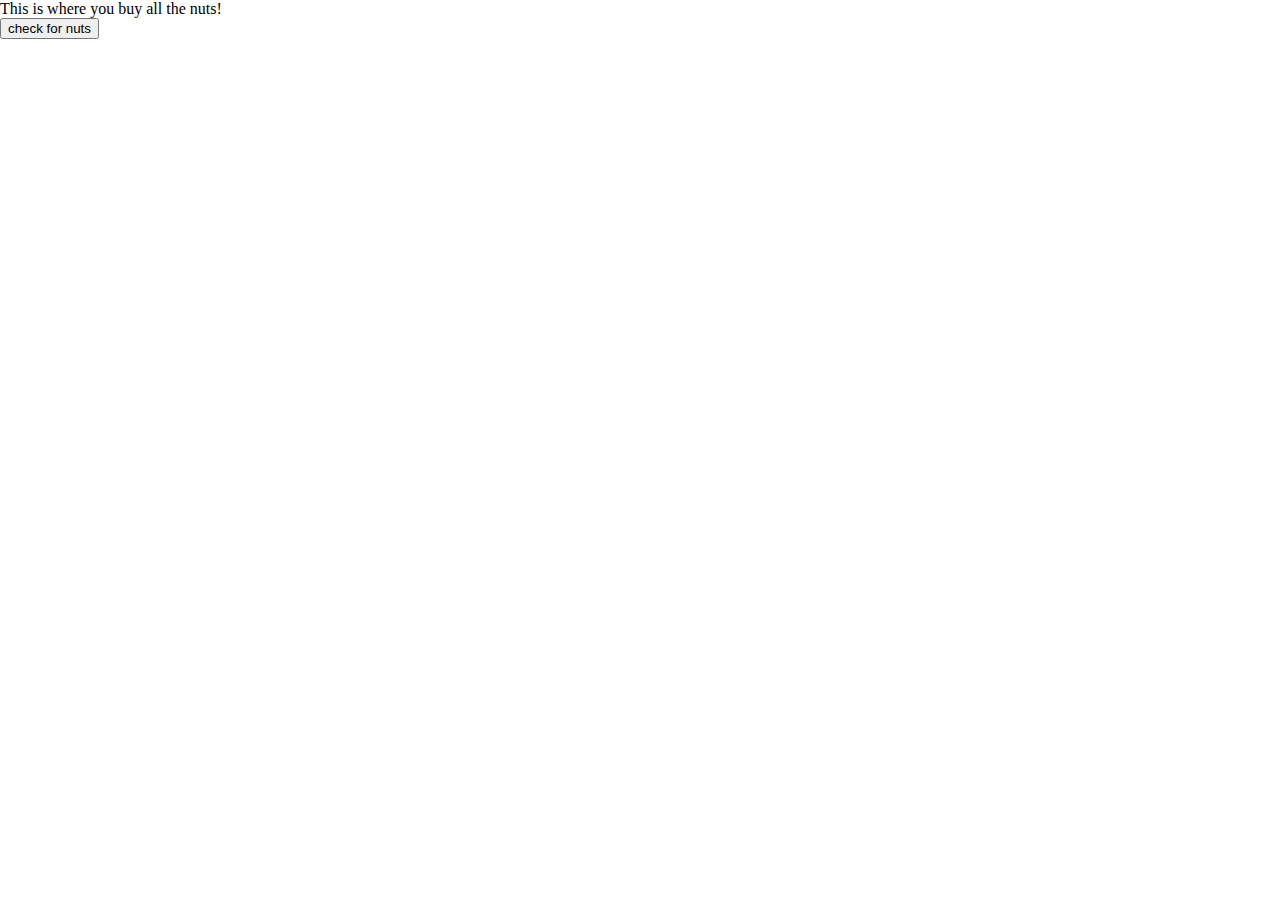
==== index.html @ ce01f214 "going to do my first push" ====
<!DOCTYPE html>
<html lang="en">
    
    <head>
        <meta charset="UTF-8">
        <meta name="viewport" content="width=device-width, initial-scale=1.0">
        <meta http-equiv="X-UA-Compatible" content="ie=edge">
        <link href="https://fonts.googleapis.com/css2?family=Titillium+Web:wght@300&display=swap" rel="stylesheet">
        <link rel="stylesheet" href="./styles/reset.css">
        <link rel="stylesheet" href="./styles/style.css">
        <link rel="stylesheet" href="./styles/home.css">
        <title>Getting nuts</title>
    </head>
    
    <body>
        
        
        <div>This is where you buy all the nuts!<div>
            <button id="render-button">check for nuts</button>
            

    <div id="list-of-nuts">
        
        <!-- <div class="nut-container">
            
            
            <h2>Almonds</h2>
            <img src="./assets/almonds.jpeg" alt="picture of an almond">
            
            <div class="text">
                <p class= "description"> Sunflower seeds have a mild, nutty flavor and a firm but tender texture.</p>
                <p class ="price">$10 per lbs.</p>
            </div>
            
            
        </div> -->
        
        
    </div>
    
    
    
    
    
    <script type="module" src="./app.js"></script>
</body>

</html>
---- styles/style.css ----
.list-of-nuts{
    display: grid;
    grid-template-columns: 3;
    grid-row: 3;
    display: inline-block;
}
img{
    width: 400px;
    height: 300px;
    border: black solid 4px;
    border-radius: 40px;
    margin: 10px;
}
.nut-container{
    border: solid black 4px;
    width: 500px;
    height: 500px;
    border-radius: 60px;
    display: flex;
    flex-direction: column;
    justify-content: center;
    background-color: rgb(190, 212, 149);

}
p.price{
    text-align: right;
    margin :10px;
    

} 
h2{
    padding: 20px;


}
.text{
display: flex;
justify-content: center;
}

.description{
   padding: 20px;
  

}
---- styles/home.css ----
/* add home page styles here */
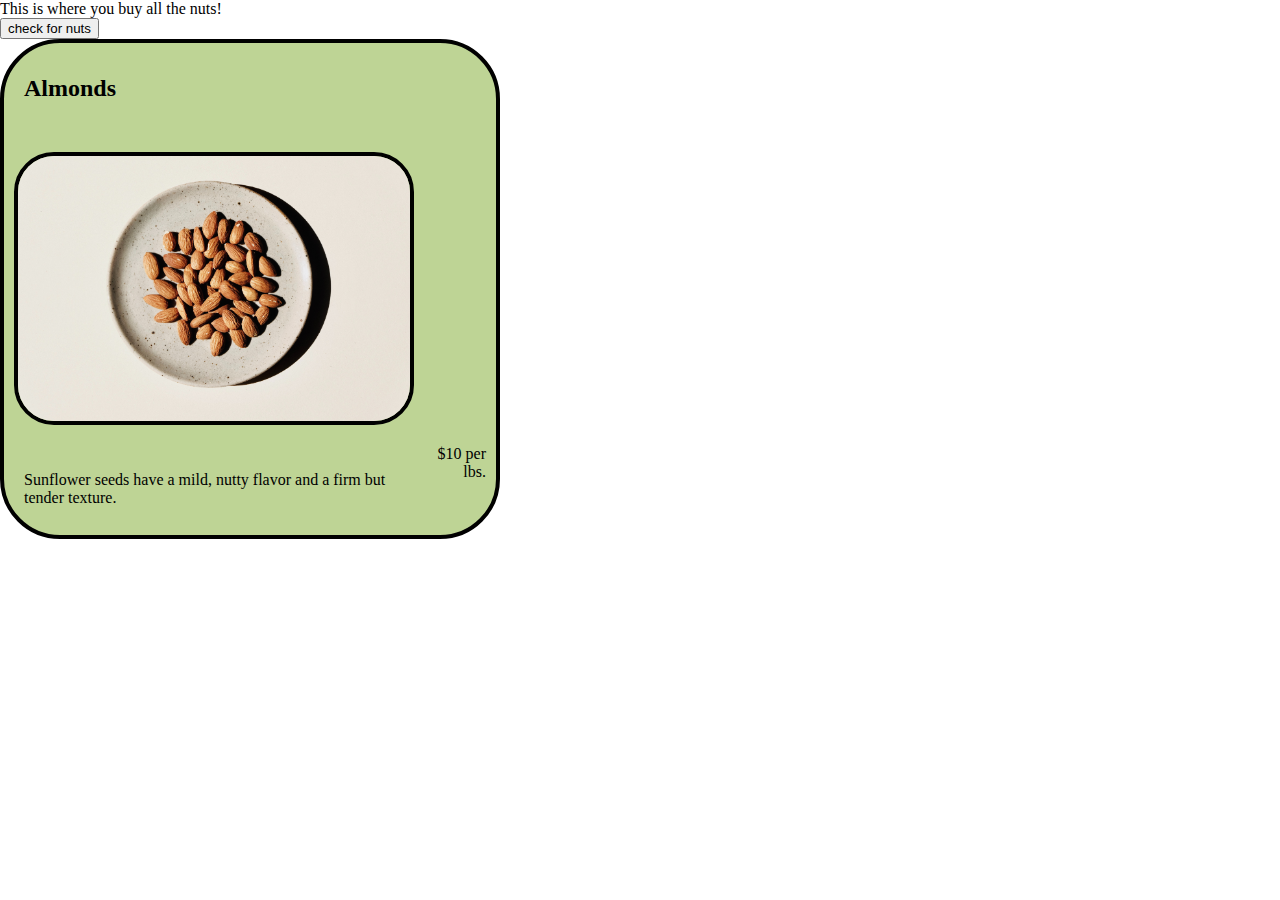
==== commit 01cd94e7: "added a buy button" ====
--- a/index.html
+++ b/index.html
@@ -13,36 +13,42 @@
     </head>
     
     <body>
-        
-        
-        <div>This is where you buy all the nuts!<div>
-            <button id="render-button">check for nuts</button>
-            
+        <main>
 
-    <div id="list-of-nuts">
-        
-        <!-- <div class="nut-container">
             
             
-            <h2>Almonds</h2>
-            <img src="./assets/almonds.jpeg" alt="picture of an almond">
-            
-            <div class="text">
-                <p class= "description"> Sunflower seeds have a mild, nutty flavor and a firm but tender texture.</p>
-                <p class ="price">$10 per lbs.</p>
-            </div>
-            
-            
-        </div> -->
-        
-        
-    </div>
-    
-    
-    
-    
-    
-    <script type="module" src="./app.js"></script>
-</body>
-
-</html>
+            <div>
+                This is where you buy all the nuts!
+            <div>
+                    
+                    <button id="render-button">
+                        check for nuts
+                    </button>
+                    
+                    
+                    <div id="list-of-nuts">
+                        
+                        <div class="nut-container">
+                            <h2>
+                                Almonds
+                            </h2>
+                            <img src="./assets/almonds.jpeg" alt="picture of an almond">
+                            
+                            <div class="text">
+                                <p class= "description"> Sunflower seeds have a mild, nutty flavor and a firm but tender texture.</p>
+                                <p class ="price">$10 per lbs.</p>
+                            </div>
+                        </div> 
+                        
+                    </div>
+                    
+                    
+                    
+        </main>
+                    
+                    
+                    <script type="module" src="./app.js"></script>
+                </body>
+                
+                </html>
+                --- a/styles/style.css
+++ b/styles/style.css
@@ -1,8 +1,11 @@
+main{
+    
+
+}
+
+
 .list-of-nuts{
-    display: grid;
-    grid-template-columns: 3;
-    grid-row: 3;
-    display: inline-block;
+    
 }
 img{
     width: 400px;
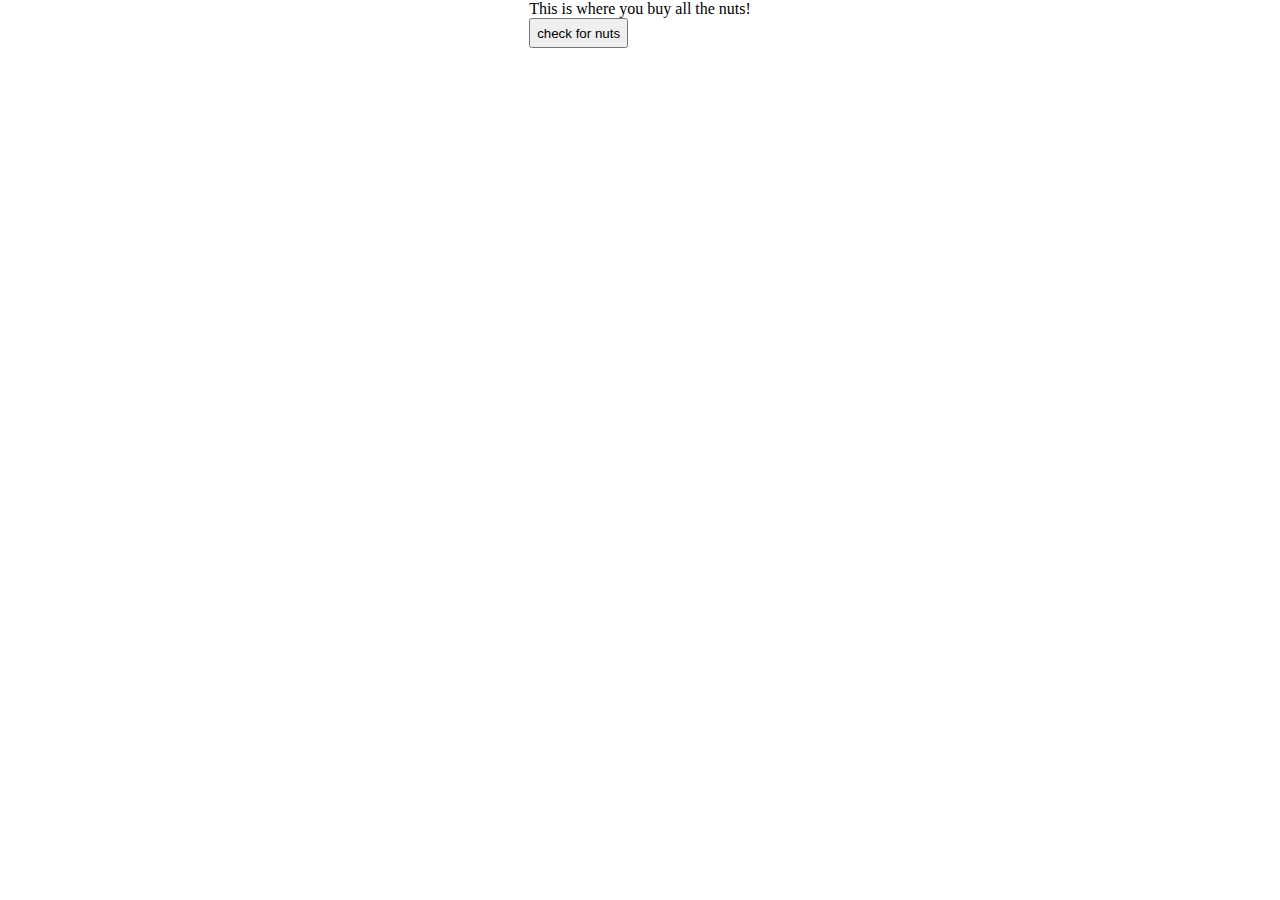
==== commit 94c71865: "testing out another commit, cause ithe page deplayes wierdly" ====
--- a/index.html
+++ b/index.html
@@ -28,7 +28,7 @@
                     
                     <div id="list-of-nuts">
                         
-                        <div class="nut-container">
+                        <!-- <div class="nut-container">
                             <h2>
                                 Almonds
                             </h2>
@@ -38,7 +38,7 @@
                                 <p class= "description"> Sunflower seeds have a mild, nutty flavor and a firm but tender texture.</p>
                                 <p class ="price">$10 per lbs.</p>
                             </div>
-                        </div> 
+                        </div>  -->
                         
                     </div>
                     
--- a/styles/style.css
+++ b/styles/style.css
@@ -1,11 +1,16 @@
 main{
-    
+    display: flex;
+    box-sizing: border-box;
+    justify-content: center;
+    align-content: center;
+    align-items: flex-start;
 
 }
 
 
 .list-of-nuts{
-    
+    display: flex;
+    flex-wrap: row;
 }
 img{
     width: 400px;
@@ -22,6 +27,7 @@
     display: flex;
     flex-direction: column;
     justify-content: center;
+    align-items: center;
     background-color: rgb(190, 212, 149);
 
 }
@@ -45,4 +51,7 @@
    padding: 20px;
   
 
+}
+button{
+    height: 30px;
 }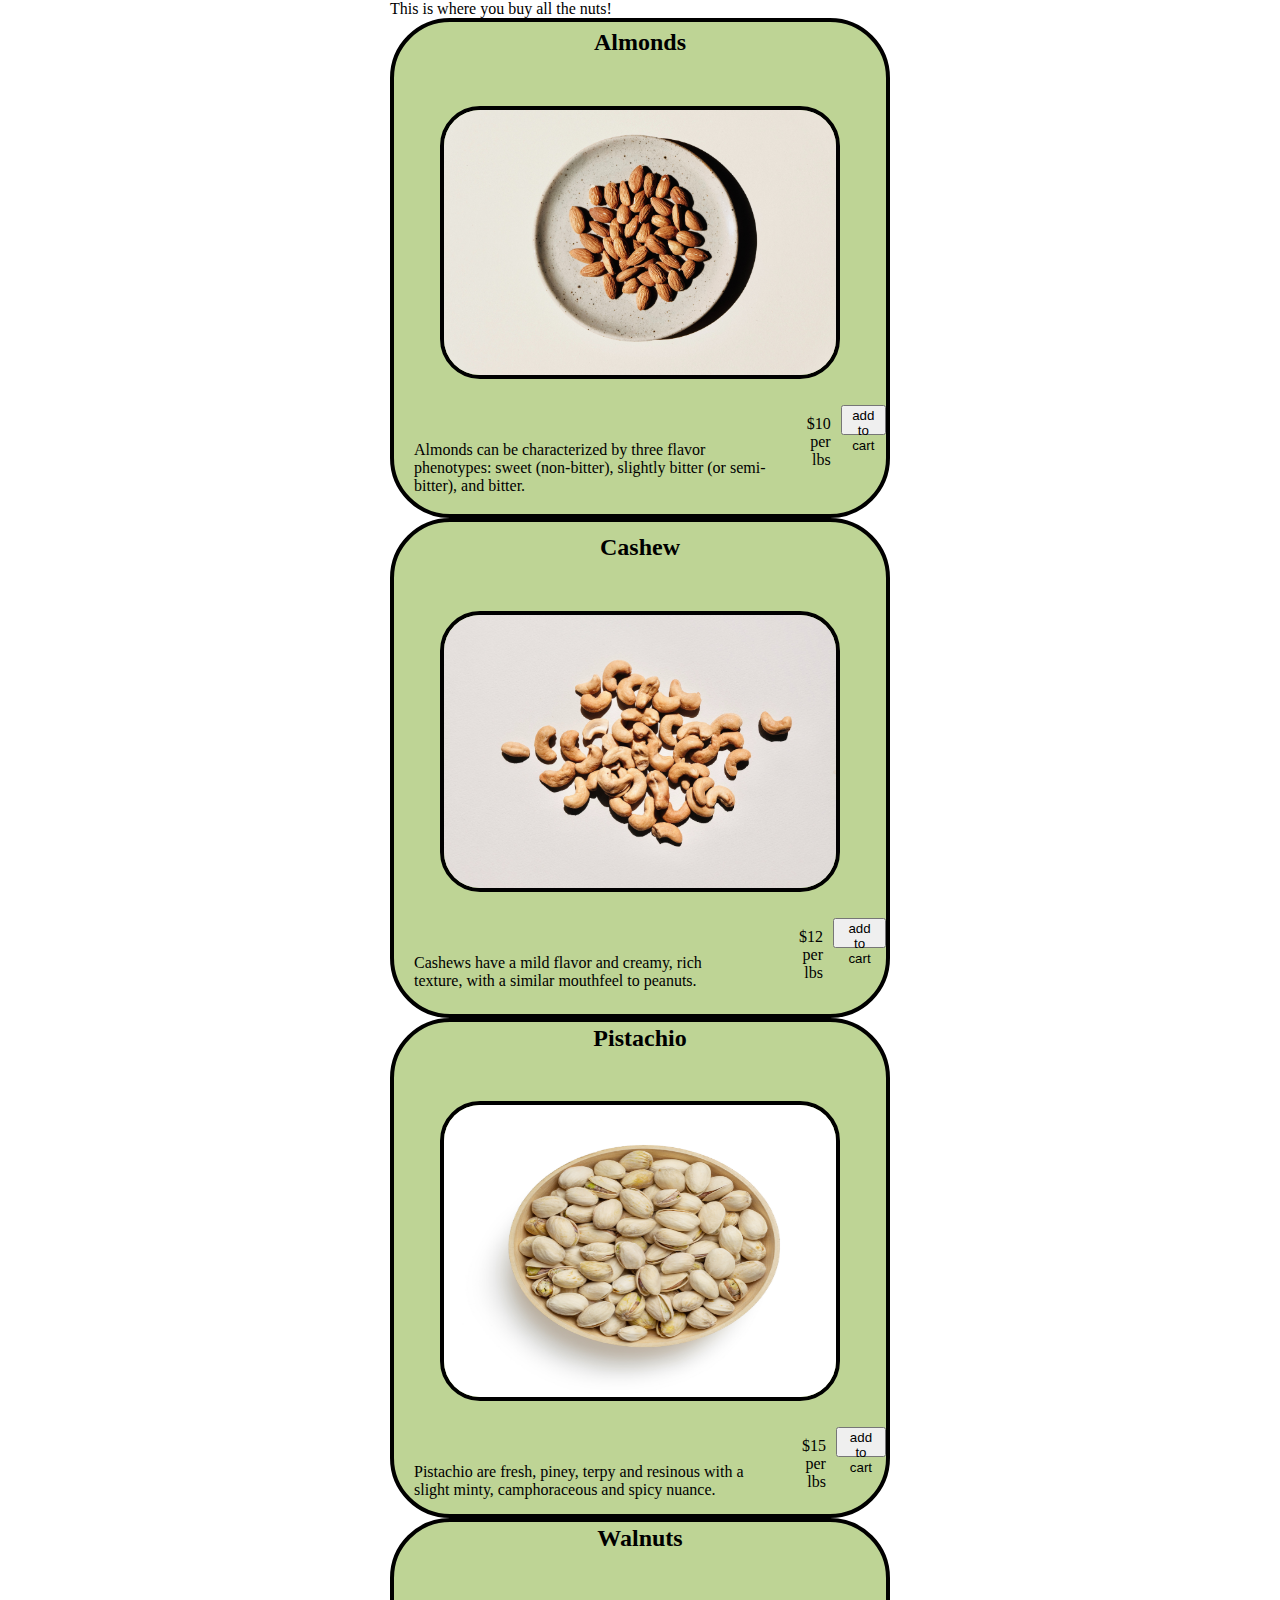
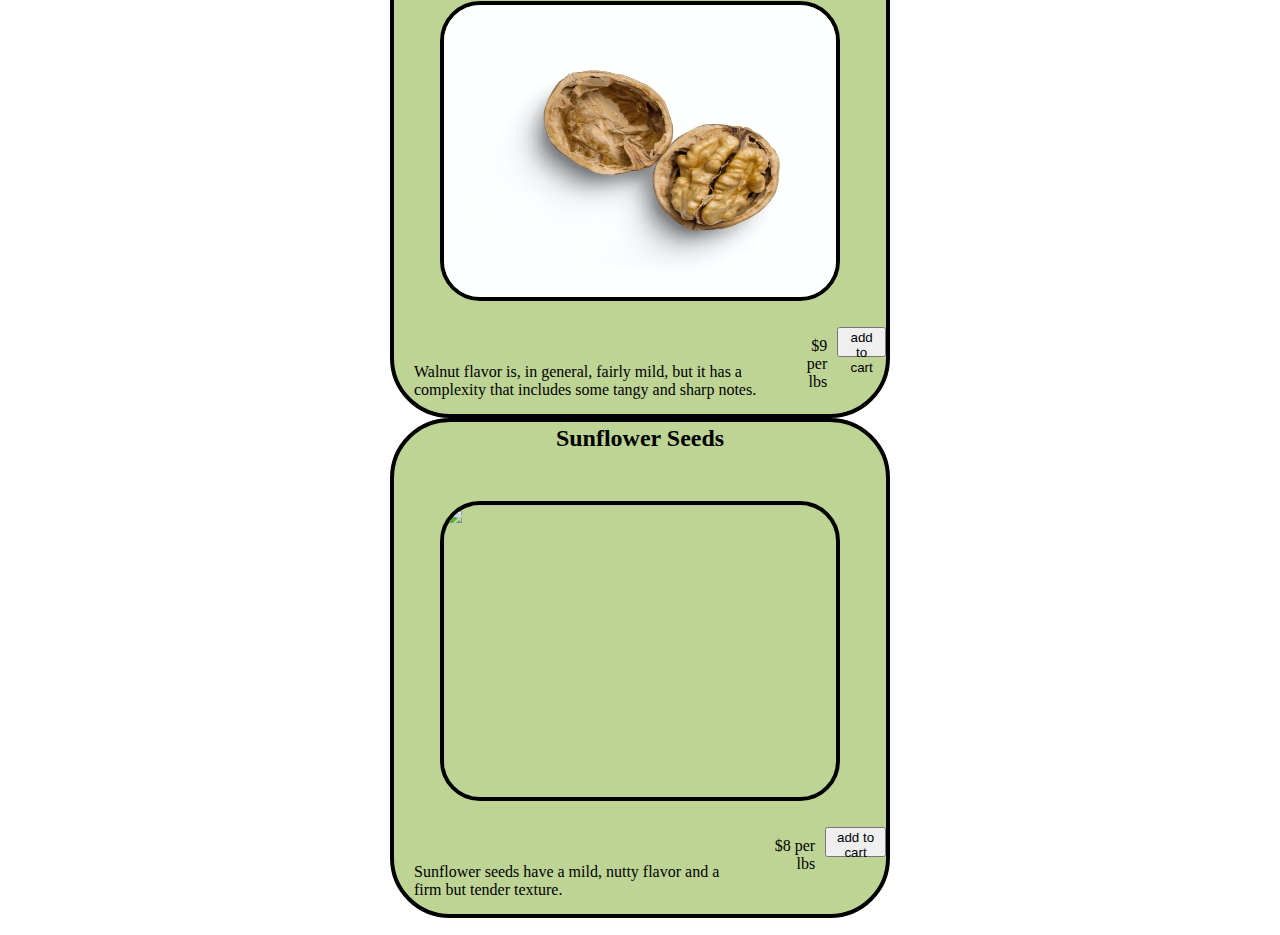
==== commit 2dc4b59f: "gotrid of button and added a data folder" ====
--- a/index.html
+++ b/index.html
@@ -21,9 +21,9 @@
                 This is where you buy all the nuts!
             <div>
                     
-                    <button id="render-button">
+                    <!-- <button id="render-button">
                         check for nuts
-                    </button>
+                    </button> -->
                     
                     
                     <div id="list-of-nuts">
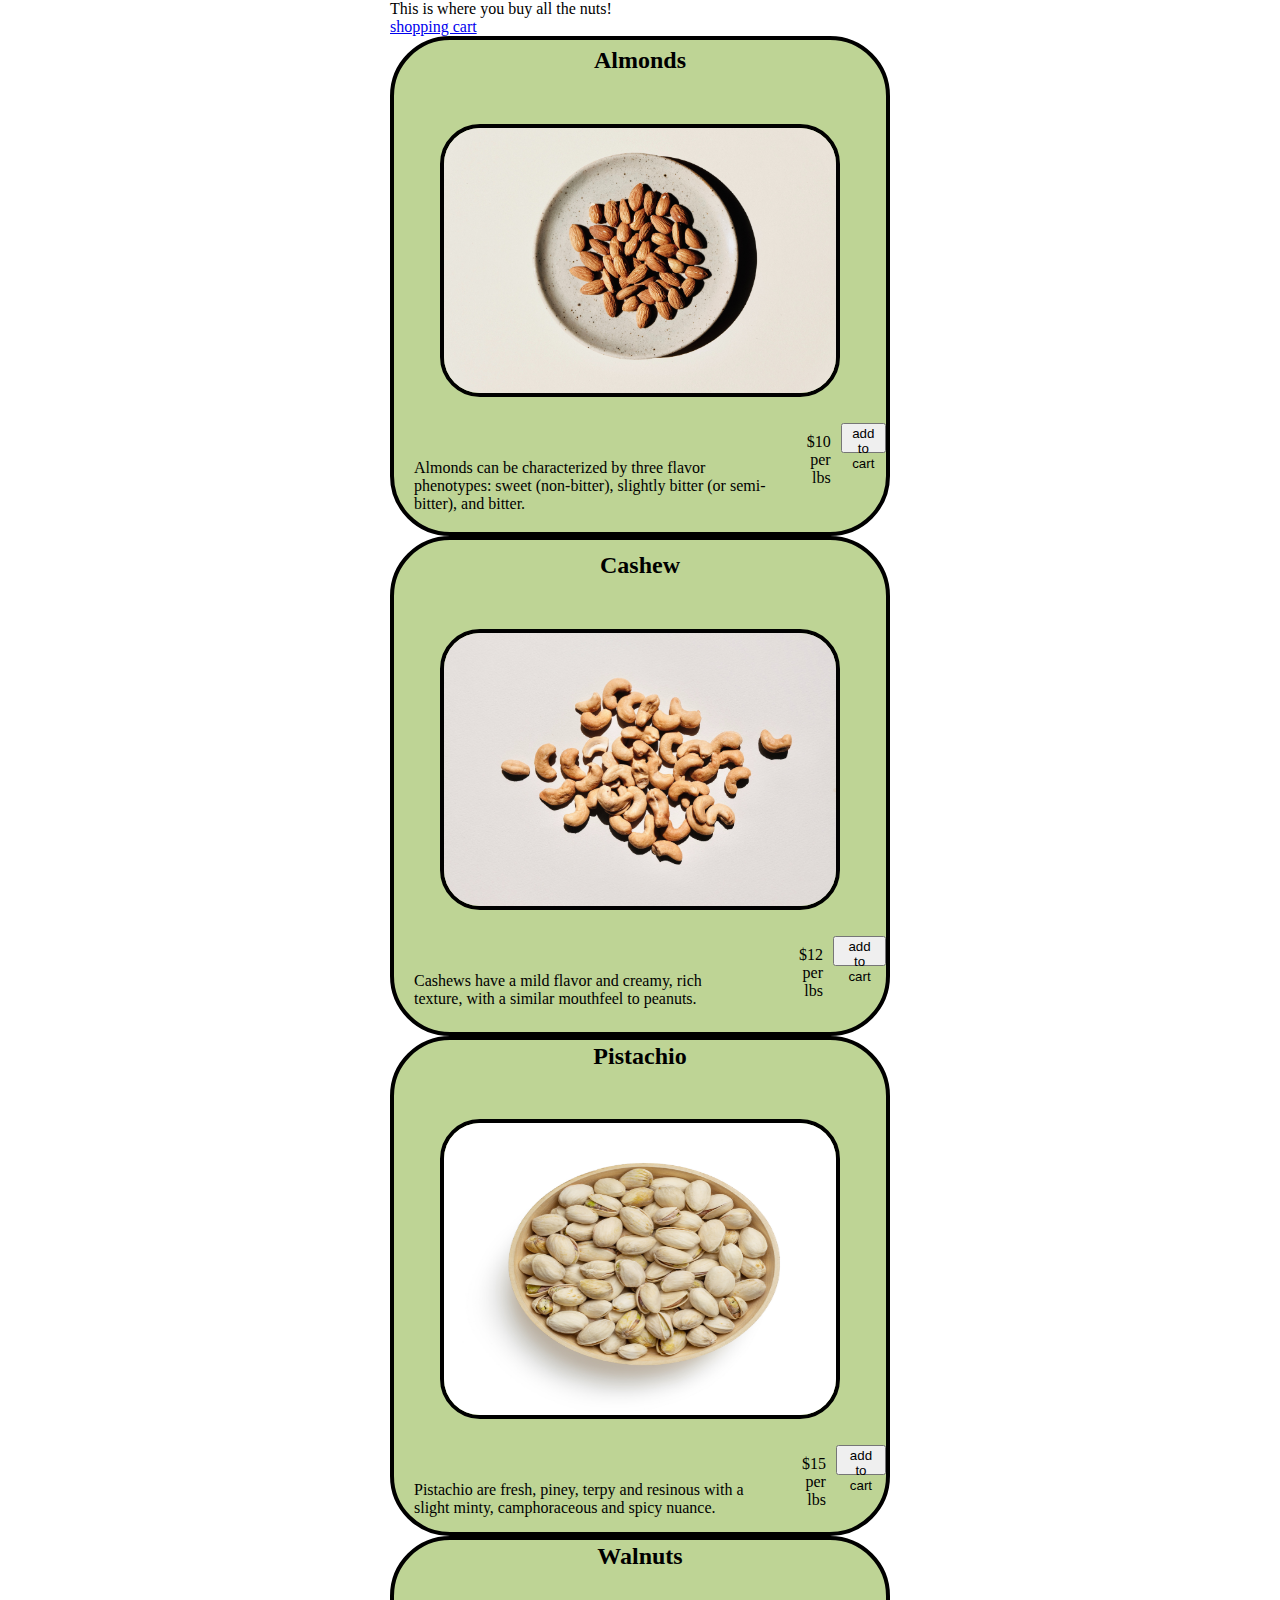
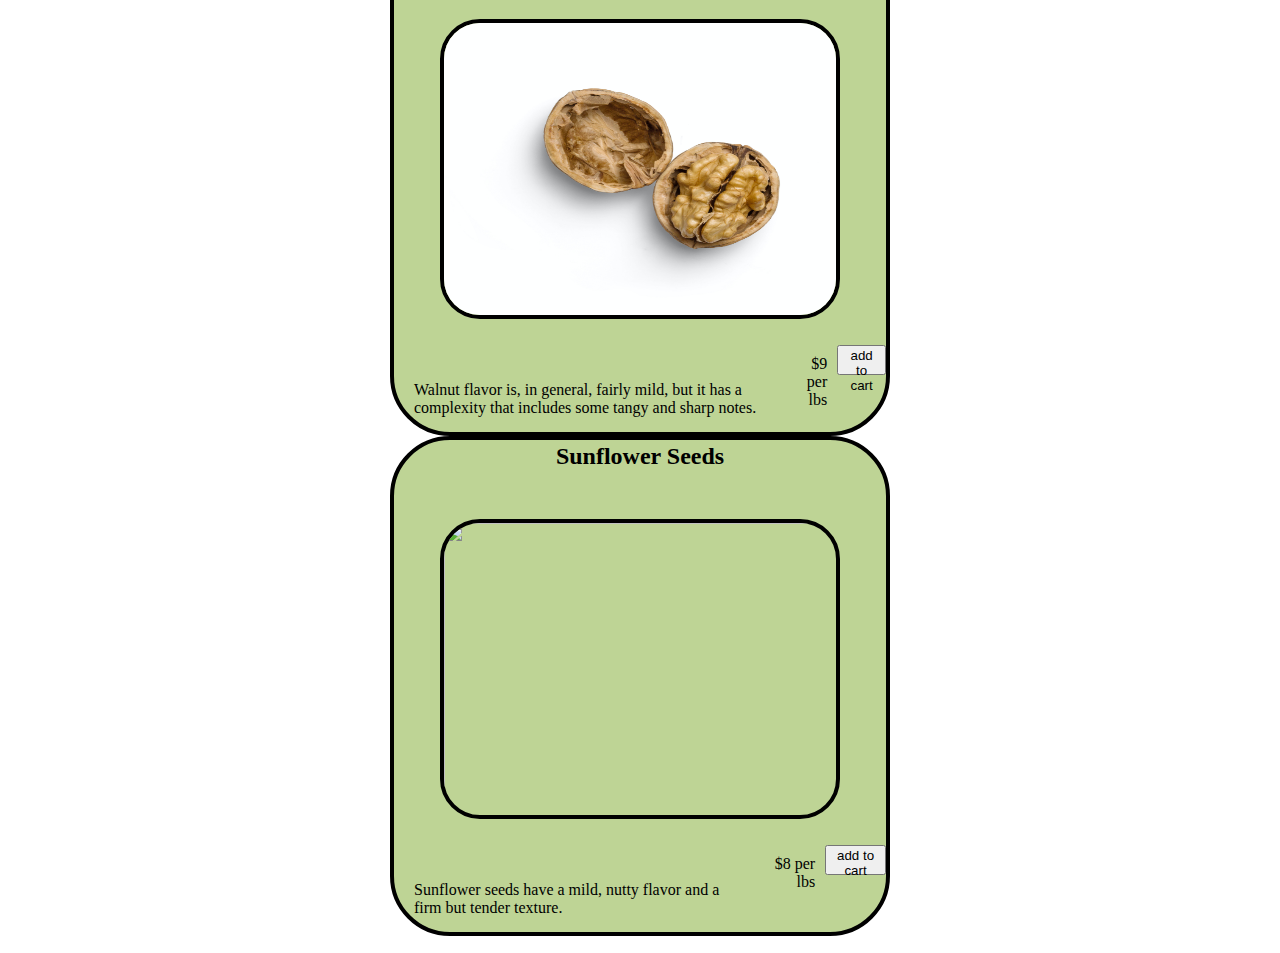
==== commit 8ea475de: "added a basic HTML page with href links to go between each page" ====
--- a/index.html
+++ b/index.html
@@ -20,6 +20,7 @@
             <div>
                 This is where you buy all the nuts!
             <div>
+                <a href="./cart/index.html">shopping cart</a>
                     
                     <!-- <button id="render-button">
                         check for nuts
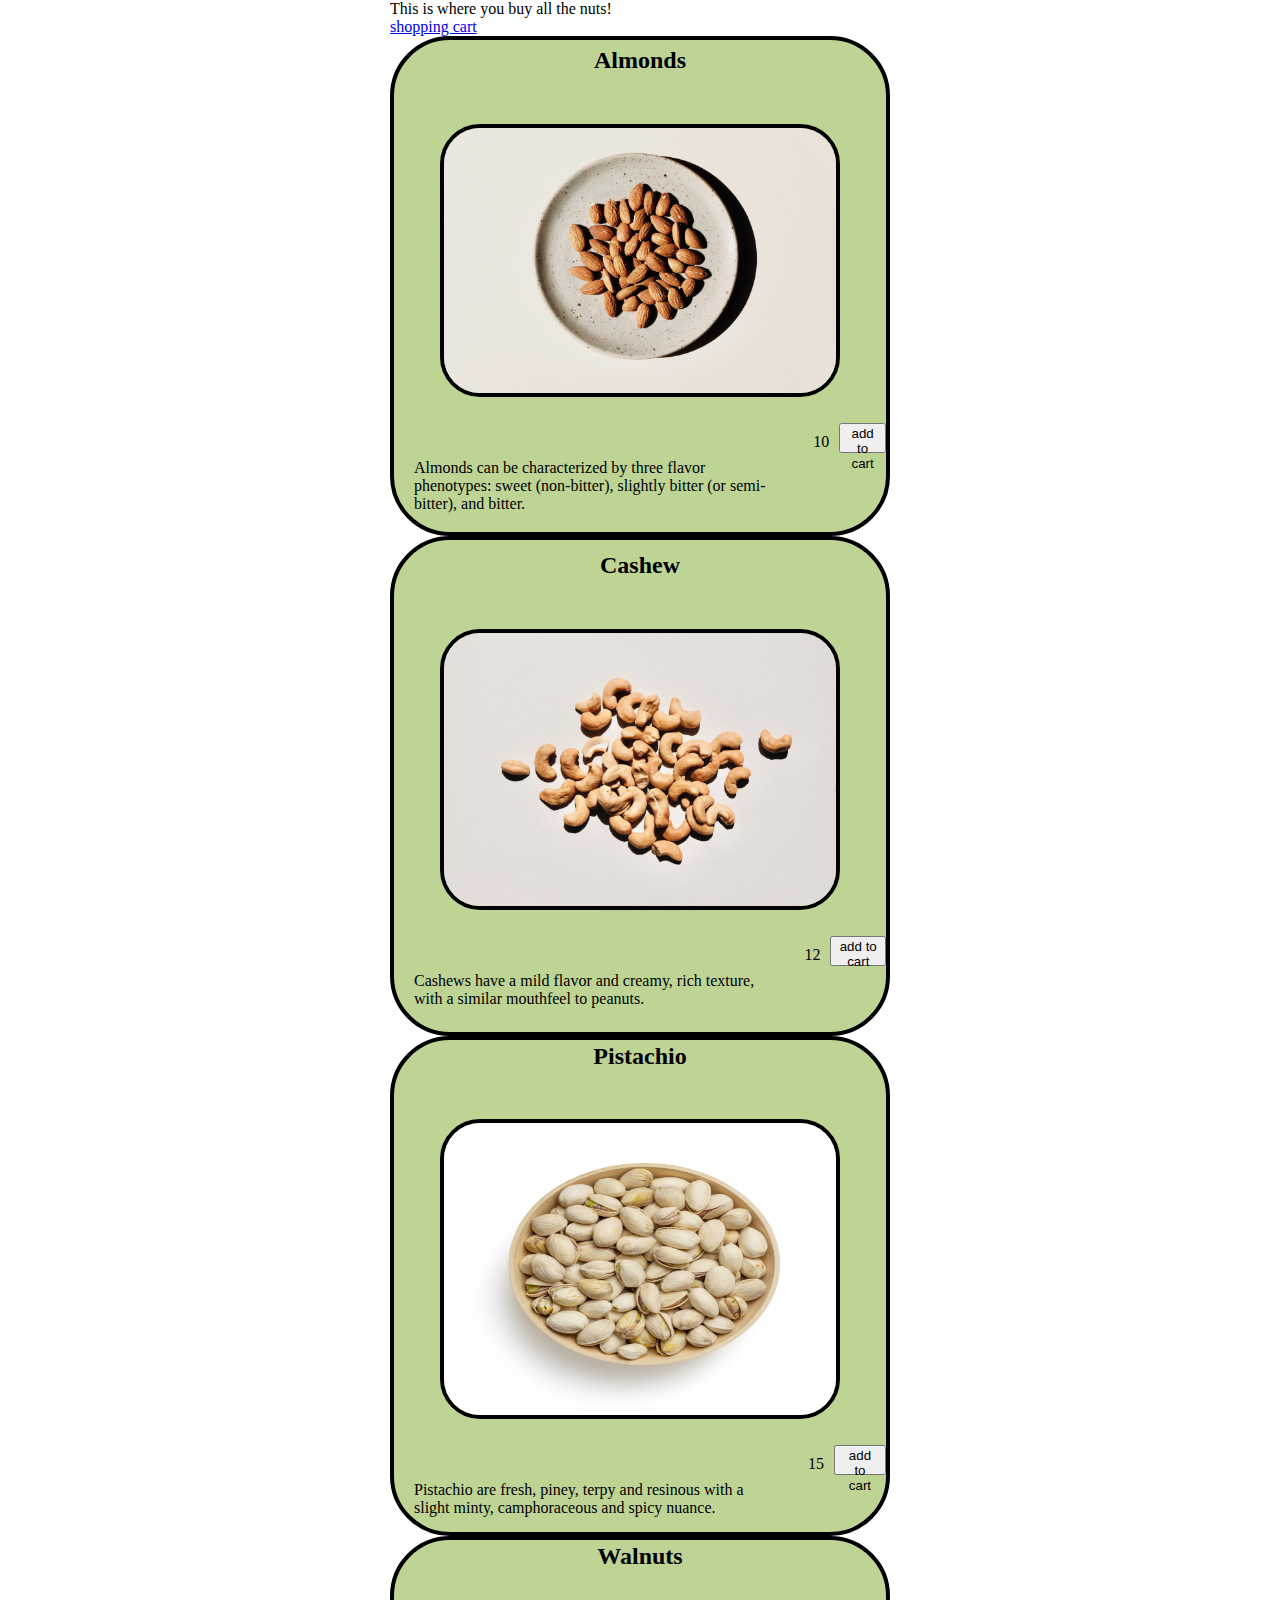
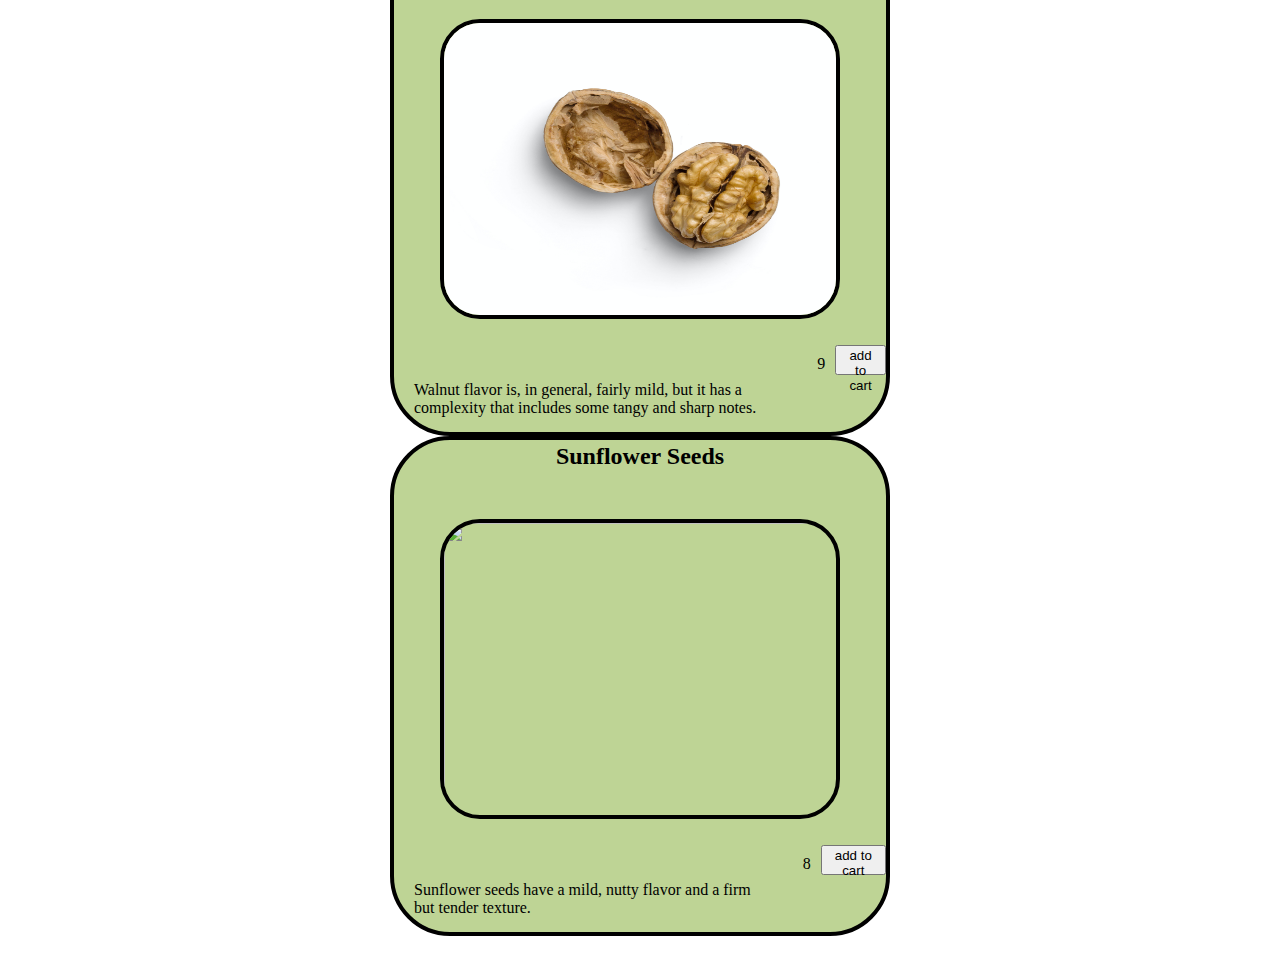
==== commit a9633677: "got the total prices to add and be put into the cart total" ====
--- a/index.html
+++ b/index.html
@@ -21,26 +21,12 @@
                 This is where you buy all the nuts!
             <div>
                 <a href="./cart/index.html">shopping cart</a>
-                    
-                    <!-- <button id="render-button">
-                        check for nuts
-                    </button> -->
-                    
+                
                     
                     <div id="list-of-nuts">
                         
-                        <!-- <div class="nut-container">
-                            <h2>
-                                Almonds
-                            </h2>
-                            <img src="./assets/almonds.jpeg" alt="picture of an almond">
-                            
-                            <div class="text">
-                                <p class= "description"> Sunflower seeds have a mild, nutty flavor and a firm but tender texture.</p>
-                                <p class ="price">$10 per lbs.</p>
-                            </div>
-                        </div>  -->
-                        
+                
+                    
                     </div>
                     
                     
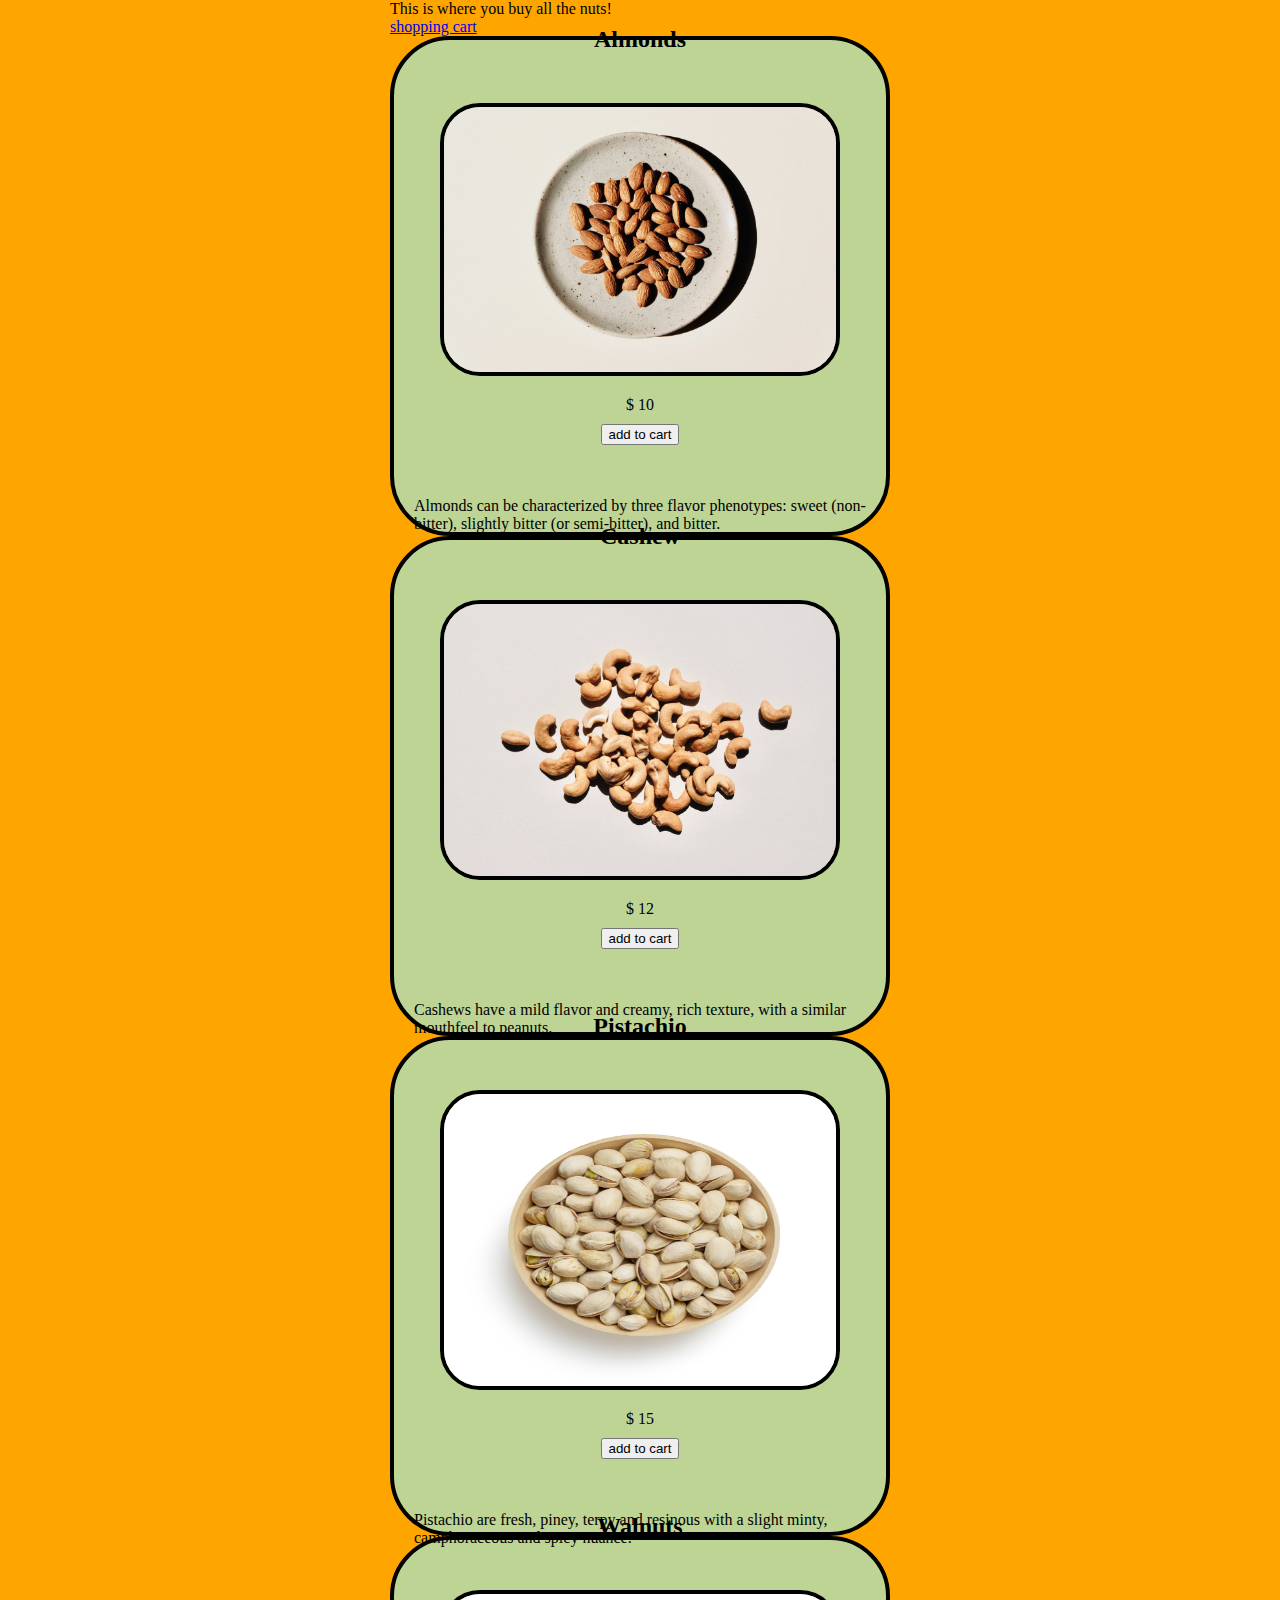
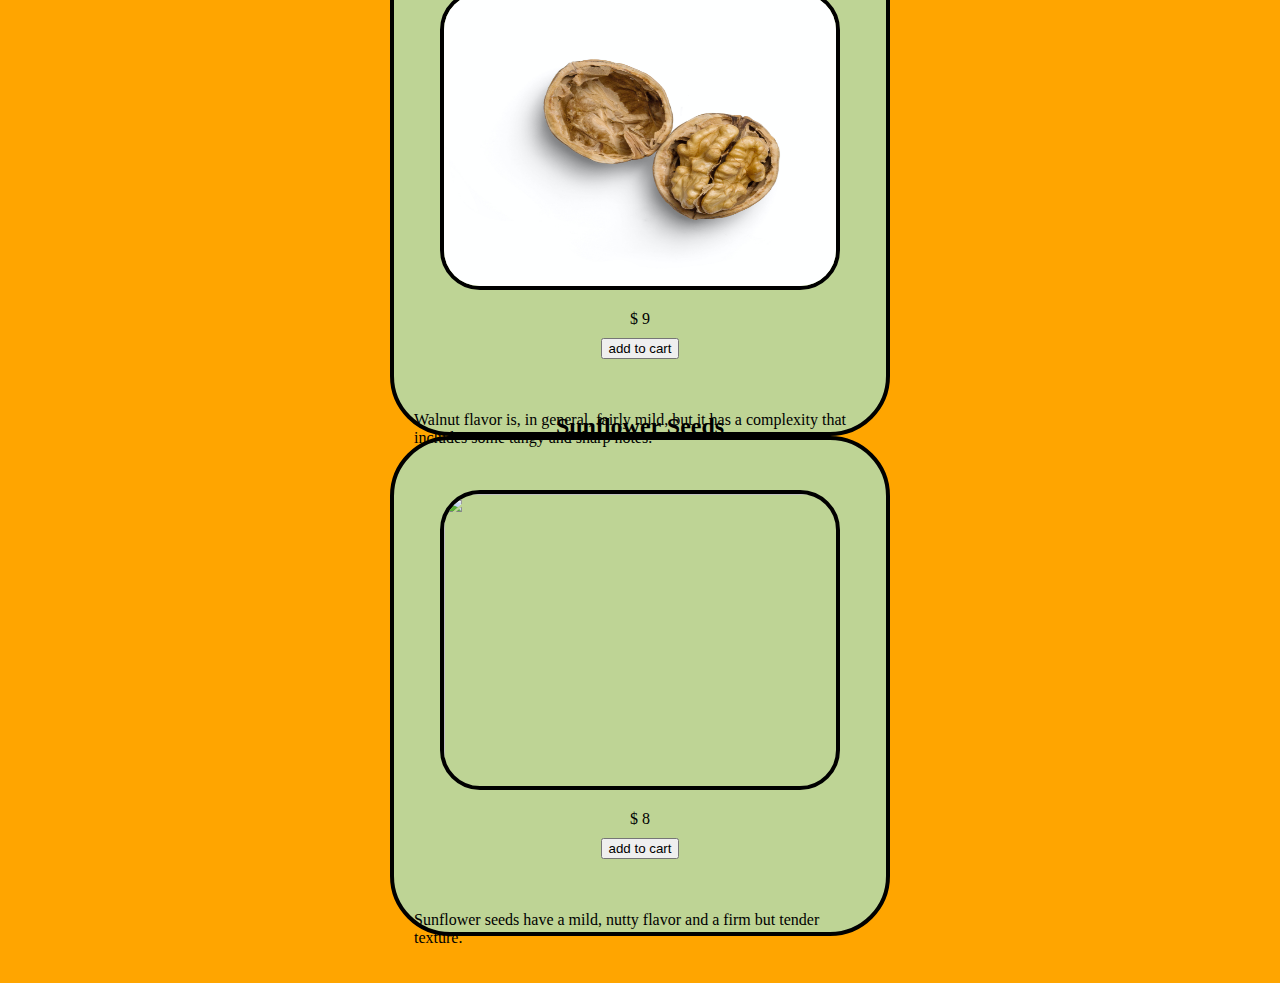
==== commit bd2ba772: "just cleaned up a bit of code and made sure its deployed correctly" ====
--- a/index.html
+++ b/index.html
@@ -1,6 +1,5 @@
 <!DOCTYPE html>
 <html lang="en">
-    
     <head>
         <meta charset="UTF-8">
         <meta name="viewport" content="width=device-width, initial-scale=1.0">
@@ -14,28 +13,16 @@
     
     <body>
         <main>
-
-            
-            
             <div>
                 This is where you buy all the nuts!
             <div>
-                <a href="./cart/index.html">shopping cart</a>
+            <a href="./cart/index.html">shopping cart</a>
                 
                     
-                    <div id="list-of-nuts">
-                        
+            <div id="list-of-nuts"></div>
+        </main>
+        <script type="module" src="./app.js"></script>
+    </body>
                 
-                    
-                    </div>
-                    
-                    
-                    
-        </main>
-                    
-                    
-                    <script type="module" src="./app.js"></script>
-                </body>
-                
-                </html>
+</html>
                 --- a/styles/style.css
+++ b/styles/style.css
@@ -1,3 +1,7 @@
+body{
+    background-color: orange;
+
+}
 main{
     display: flex;
     box-sizing: border-box;
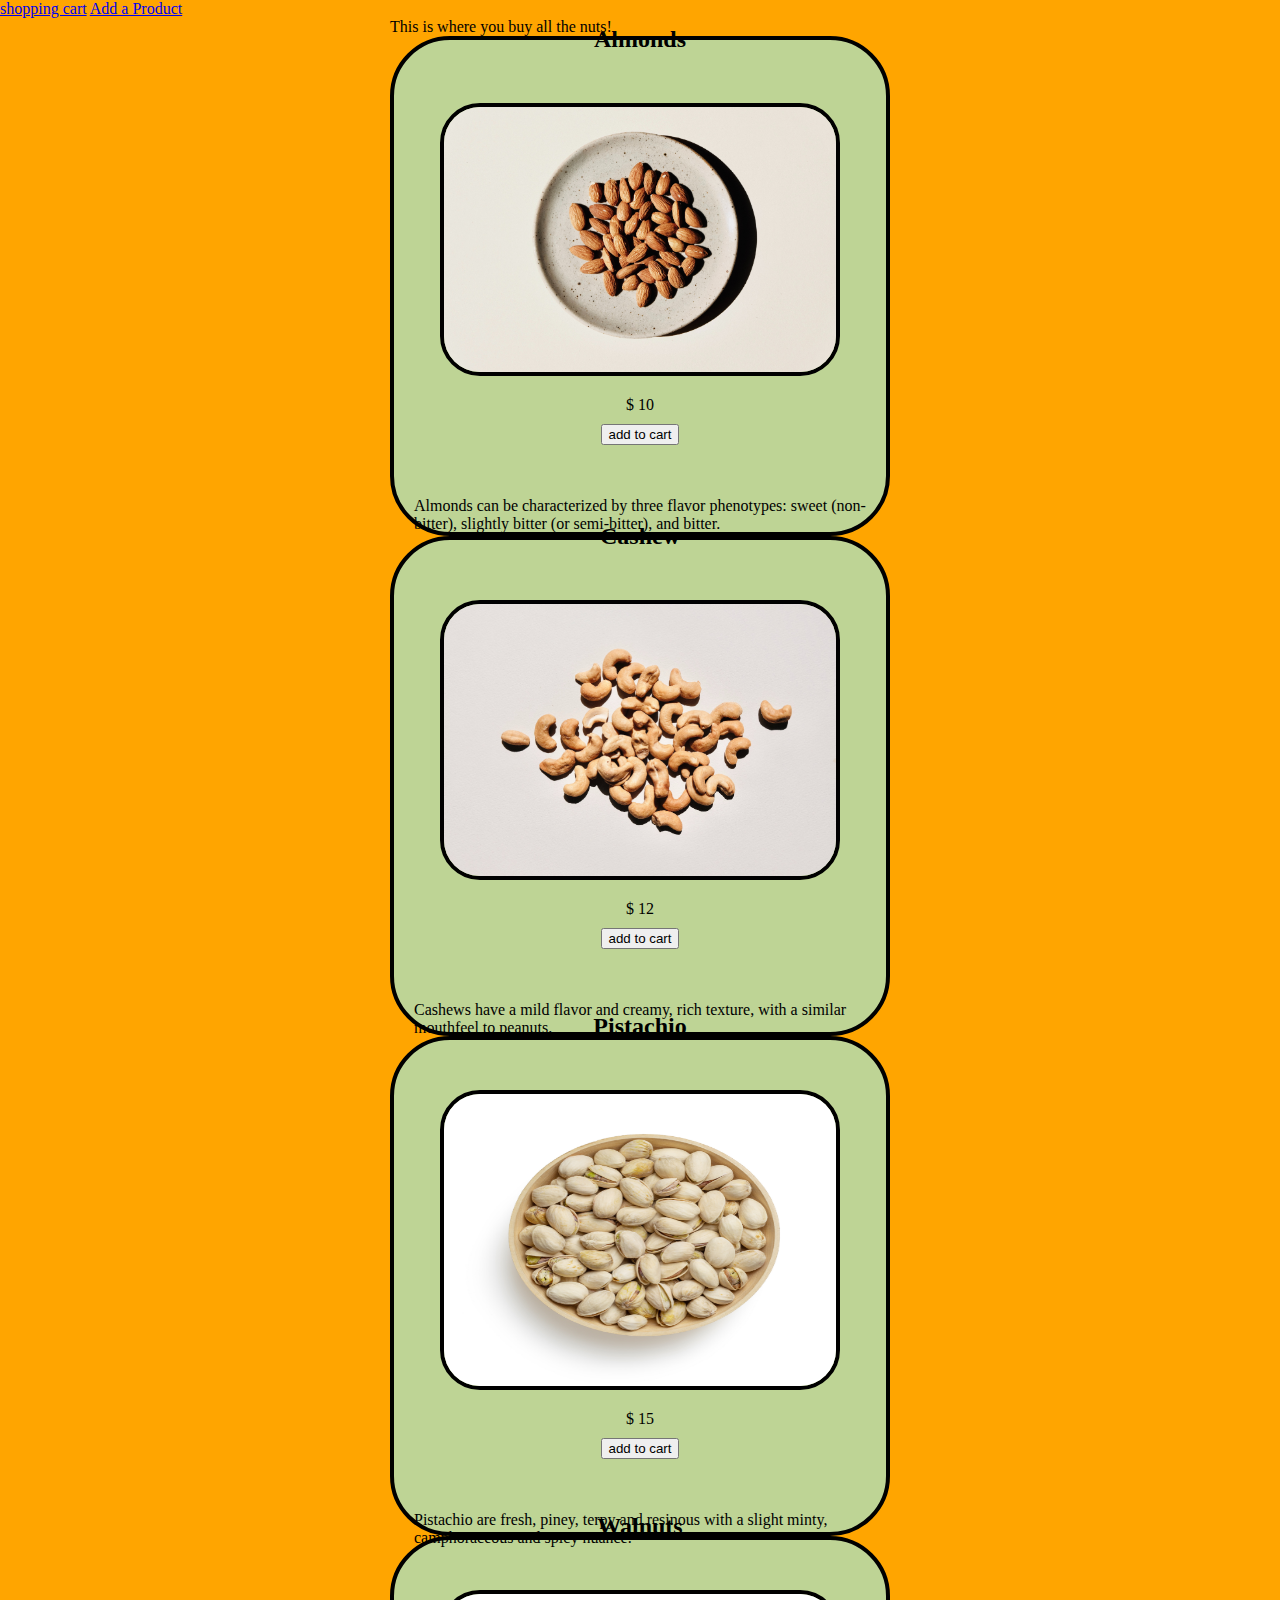
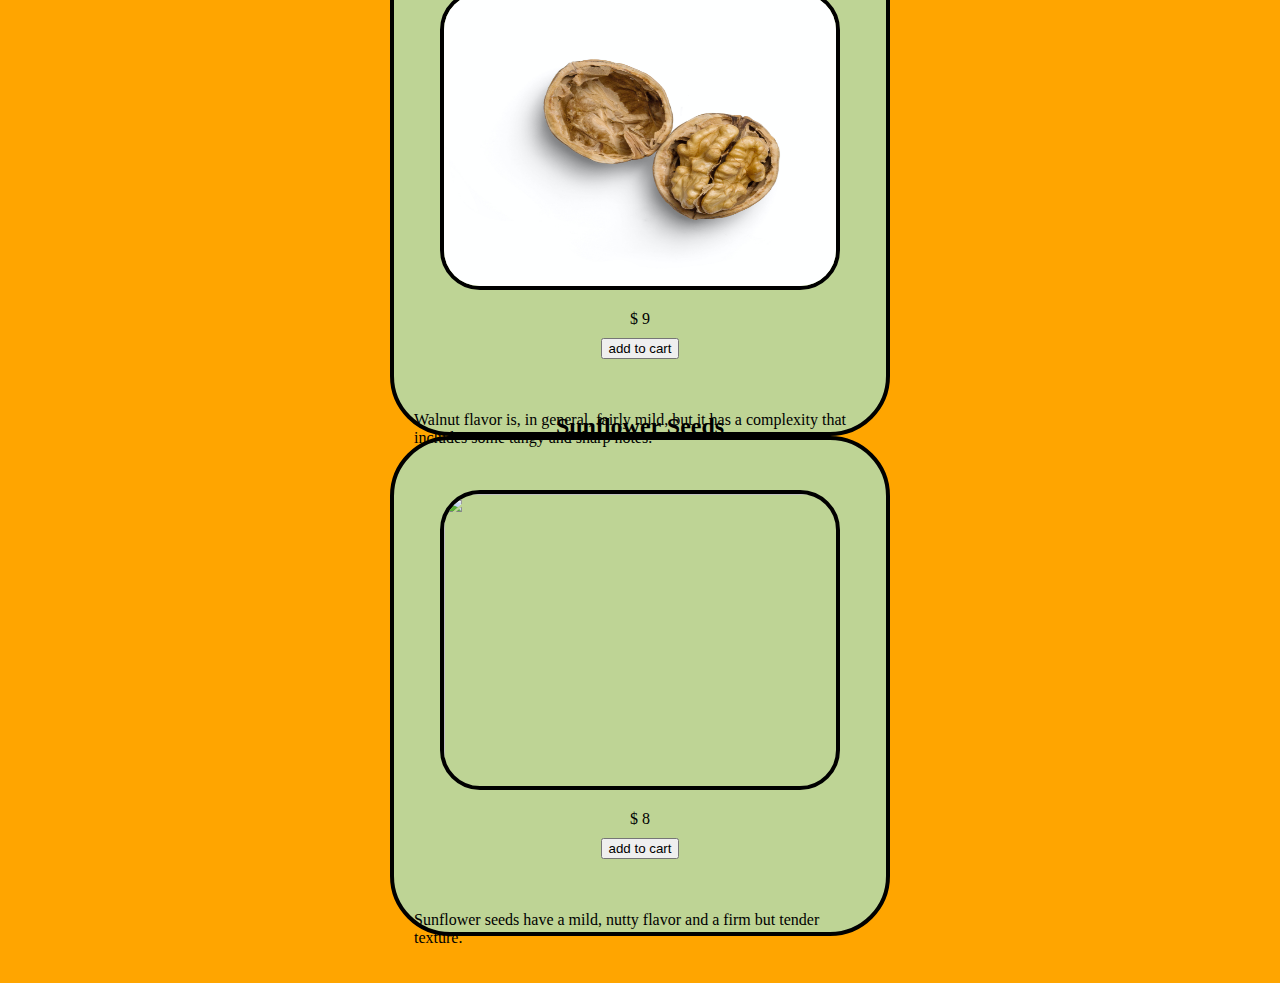
==== commit 93b6dad2: "test working for addProducts function and getProducts function" ====
--- a/index.html
+++ b/index.html
@@ -11,12 +11,14 @@
         <title>Getting nuts</title>
     </head>
     
-    <body>
+    <body>       
+            <a href="./cart/index.html">shopping cart</a>
+            <a href="./admin/index.html">Add a Product</a>
+            
         <main>
             <div>
                 This is where you buy all the nuts!
             <div>
-            <a href="./cart/index.html">shopping cart</a>
                 
                     
             <div id="list-of-nuts"></div>
